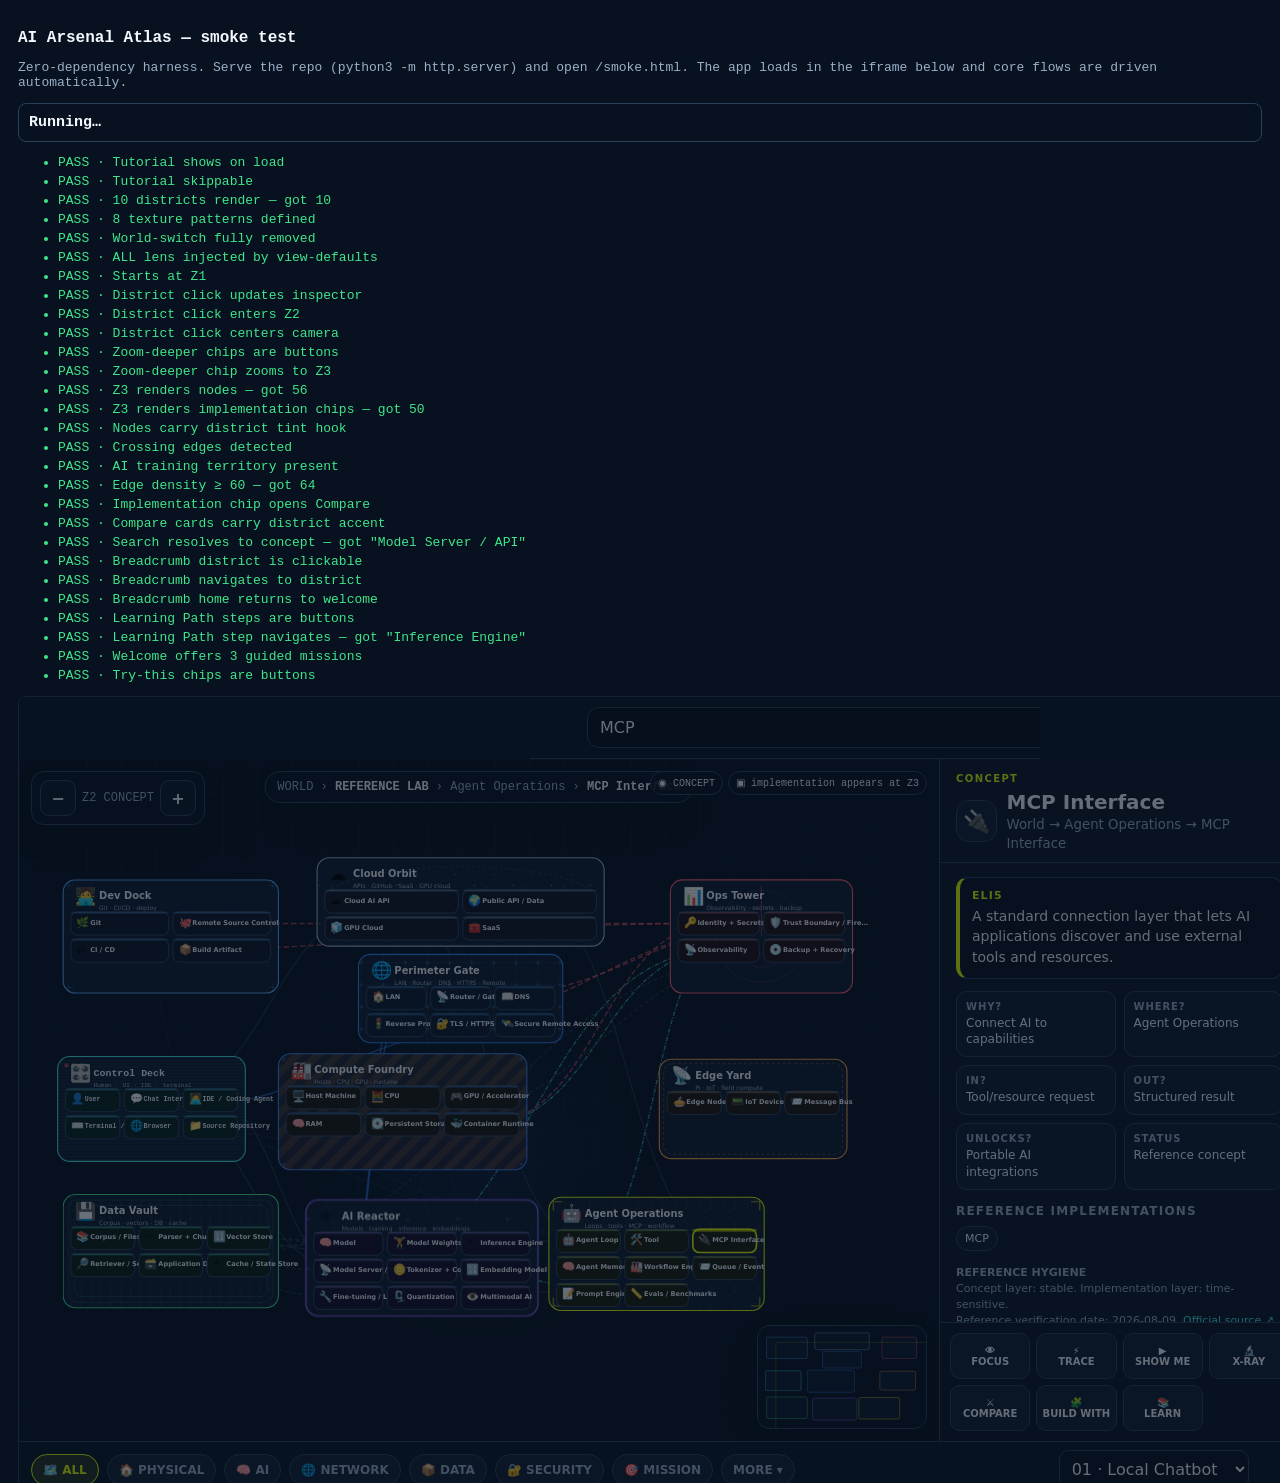
==== smoke.html @ c59ba60e "Add deep links, search autocomplete, pinch-zoom, and a capability benchmark Hash routing (#c/concept" ====
<!doctype html>
<html lang="en">
<head>
<meta charset="utf-8" />
<meta name="viewport" content="width=device-width, initial-scale=1" />
<title>Atlas Smoke Test</title>
<style>
  body{margin:0;background:#07111f;color:#f4f8ff;font-family:ui-monospace,Menlo,Consolas,monospace;font-size:13px;padding:18px}
  h1{font-size:16px}
  .pass{color:#40e68b}.fail{color:#ff5d73}.info{color:#9bb0c8}
  li{margin:4px 0}
  #summary{font-size:15px;font-weight:bold;margin:12px 0;padding:10px;border-radius:8px;border:1px solid #29405a}
  iframe{width:1280px;height:800px;border:1px solid #29405a;border-radius:8px;opacity:.4}
</style>
</head>
<body>
<h1>AI Arsenal Atlas — smoke test</h1>
<p class="info">Zero-dependency harness. Serve the repo (<code>python3 -m http.server</code>) and open <code>/smoke.html</code>. The app loads in the iframe below and core flows are driven automatically.</p>
<div id="summary">Running…</div>
<ul id="results"></ul>
<iframe id="app" src="./index.html"></iframe>
<script>
const results = [];
const errors = [];
const ul = document.getElementById('results');
function report(name, ok, detail){
  results.push(ok);
  const li = document.createElement('li');
  li.className = ok ? 'pass' : 'fail';
  li.textContent = `${ok ? 'PASS' : 'FAIL'} · ${name}${detail ? ' — ' + detail : ''}`;
  ul.appendChild(li);
}
function done(){
  const fails = results.filter(r => !r).length;
  const s = document.getElementById('summary');
  s.textContent = fails === 0 ? `✅ ALL ${results.length} CHECKS PASSED` : `❌ ${fails} / ${results.length} CHECKS FAILED`;
  s.style.borderColor = fails === 0 ? '#40e68b' : '#ff5d73';
}
const sleep = ms => new Promise(r => setTimeout(r, ms));

const frame = document.getElementById('app');
frame.addEventListener('load', async () => {
  const w = frame.contentWindow, d = frame.contentDocument;
  w.addEventListener('error', e => errors.push(e.message));
  const click = el => el?.dispatchEvent(new w.MouseEvent('click', {bubbles: true}));
  try {
    await sleep(400);

    report('Tutorial shows on load', !!d.querySelector('.tutorial:not(.hidden)'));
    d.getElementById('tSkip')?.click();
    await sleep(150);
    report('Tutorial skippable', !!d.querySelector('.tutorial.hidden'));

    report('10 districts render', d.querySelectorAll('.district').length === 10, `got ${d.querySelectorAll('.district').length}`);
    report('8 texture patterns defined', d.querySelectorAll('defs pattern').length === 8);
    report('World-switch fully removed', !d.querySelector('.world-switch'));
    report('ALL lens injected by view-defaults', !!d.getElementById('allLens'));

    // Enterable districts: click at Z1 → auto-zoom to Z2 + camera centers
    report('Starts at Z1', d.getElementById('zoomLabel').textContent === 'Z1 DISTRICT');
    click(d.querySelector('.district-ai'));
    await sleep(150);
    report('District click updates inspector', d.getElementById('insTitle')?.textContent === 'AI Reactor');
    report('District click enters Z2', d.getElementById('zoomLabel').textContent === 'Z2 CONCEPT');
    report('District click centers camera', (d.getElementById('viewport').getAttribute('transform') || '').includes('translate') && !(d.getElementById('viewport').getAttribute('transform') || '').startsWith('translate(0 0)'));

    // Zoom-deeper chip is a real control
    const zchip = [...d.querySelectorAll('#insBody button[data-go-depth]')].find(b => b.dataset.goDepth === '3');
    report('Zoom-deeper chips are buttons', !!zchip);
    click(zchip);
    await sleep(150);
    report('Zoom-deeper chip zooms to Z3', d.getElementById('zoomLabel').textContent === 'Z3 IMPLEMENTATION');
    report('Z3 renders nodes', d.querySelectorAll('.node').length > 30, `got ${d.querySelectorAll('.node').length}`);
    report('Z3 renders implementation chips', d.querySelectorAll('.impl').length > 10, `got ${d.querySelectorAll('.impl').length}`);
    report('Nodes carry district tint hook', !!d.querySelector('.node[data-district]'));
    report('Crossing edges detected', d.querySelectorAll('.edge.crossing').length > 5);
    report('AI training territory present', !!d.querySelector('.node[data-id="finetune"]') && !!d.querySelector('.node[data-id="quant"]') && !!d.querySelector('.node[data-id="evals"]'));
    report('Edge density ≥ 60', d.querySelectorAll('.edge').length >= 60, `got ${d.querySelectorAll('.edge').length}`);

    click(d.querySelector('.impl'));
    await sleep(150);
    report('Implementation chip opens Compare', d.getElementById('overlay')?.classList.contains('open'));
    report('Compare cards carry district accent', !!d.querySelector('.compare-grid')?.style.getPropertyValue('--accent'));
    d.getElementById('modalClose')?.click();

    // Search + clickable breadcrumb back up to the district
    const input = d.getElementById('searchInput');
    input.value = 'run llm locally';
    d.getElementById('searchBtn').click();
    await sleep(200);
    report('Search resolves to concept', d.getElementById('insTitle')?.textContent === 'Model Server / API', `got "${d.getElementById('insTitle')?.textContent}"`);
    const crumbDistrict = d.querySelector('#crumbs button[data-crumb-district]');
    report('Breadcrumb district is clickable', !!crumbDistrict);
    click(crumbDistrict);
    await sleep(150);
    report('Breadcrumb navigates to district', d.getElementById('insTitle')?.textContent === 'AI Reactor');
    click(d.querySelector('#crumbs button[data-crumb-home]'));
    await sleep(150);
    report('Breadcrumb home returns to welcome', d.getElementById('insTitle')?.textContent === 'The Whole Lab');

    // Learning Path steps travel
    input.value = 'run llm locally';
    d.getElementById('searchBtn').click();
    await sleep(200);
    click(d.querySelector('[data-action="learn"]'));
    await sleep(150);
    const learnStep = d.querySelector('#modalBody button[data-go-node]');
    report('Learning Path steps are buttons', !!learnStep);
    const stepName = learnStep?.textContent;
    click(learnStep);
    await sleep(150);
    report('Learning Path step navigates', d.getElementById('insTitle')?.textContent === stepName, `got "${d.getElementById('insTitle')?.textContent}"`);

    // Welcome panel: mission on-ramp + actionable chips
    d.getElementById('homeBtn').click();
    await sleep(150);
    report('Welcome offers 3 guided missions', d.querySelectorAll('#insBody button[data-go-mission]').length === 3);
    const searchChip = d.querySelector('#insBody button[data-go-search]');
    report('Try-this chips are buttons', !!searchChip && !!d.querySelector('#insBody button[data-go-builder]'));
    click(searchChip);
    await sleep(200);
    report('Try-this search chip navigates', (d.getElementById('insTitle')?.textContent || '').includes('MCP'), `got "${d.getElementById('insTitle')?.textContent}"`);

    // Mission playback from the welcome on-ramp, through to the completion summary
    d.getElementById('homeBtn').click();
    await sleep(150);
    report('13 missions available', d.getElementById('missionSelect')?.options.length === 13, `got ${d.getElementById('missionSelect')?.options.length}`);
    click(d.querySelector('#insBody button[data-go-mission="rag"]'));
    await sleep(2600);
    report('Mission chip starts playback', d.querySelectorAll('.packet').length > 0);
    const dataDistrict = d.querySelector('.district-data');
    report('Mission keeps path districts visible (dim-fix)', dataDistrict && !dataDistrict.classList.contains('dim'));
    await sleep(6200); // rag mission completes at ~7.7s total
    report('Mission completion opens shopping list', d.getElementById('overlay')?.classList.contains('open') && (d.getElementById('modalTitle')?.textContent || '').startsWith('🏁'), `title "${d.getElementById('modalTitle')?.textContent}"`);
    report('Shopping list links official sources', d.querySelectorAll('#modalBody a.chip[href^="https"]').length >= 5, `got ${d.querySelectorAll('#modalBody a.chip[href^="https"]').length}`);
    d.getElementById('modalClose')?.click();
    d.getElementById('homeBtn').click();

    // Deep links: hash write, hash apply, browser back
    d.getElementById('homeBtn').click();
    await sleep(200);
    click(d.querySelector('.district-ai'));
    await sleep(250);
    report('Selecting a district writes the URL hash', w.location.hash === '#d/ai', `got "${w.location.hash}"`);
    w.location.hash = '#c/mcp';
    await sleep(300);
    report('Deep link navigates to concept', d.getElementById('insTitle')?.textContent === 'MCP Interface', `got "${d.getElementById('insTitle')?.textContent}"`);
    w.history.back();
    await sleep(400);
    report('Browser back restores prior state', d.getElementById('insTitle')?.textContent === 'AI Reactor', `got "${d.getElementById('insTitle')?.textContent}"`);

    // Search autocomplete
    d.getElementById('homeBtn').click();
    await sleep(200);
    const si = d.getElementById('searchInput');
    si.value = 'vec';
    si.dispatchEvent(new w.Event('input', {bubbles: true}));
    await sleep(200);
    const menuOpts = d.querySelectorAll('#searchMenu button');
    report('Autocomplete menu lists matches', menuOpts.length >= 2, `got ${menuOpts.length}`);
    click(menuOpts[0]);
    await sleep(300);
    report('Autocomplete option navigates', (d.getElementById('insTitle')?.textContent || '').length > 0 && d.getElementById('insTitle')?.textContent !== 'The Whole Lab', `got "${d.getElementById('insTitle')?.textContent}"`);
    report('Autocomplete menu closed after pick', d.getElementById('searchMenu').hidden === true);

    // Pinch zoom (two synthetic pointers)
    d.getElementById('homeBtn').click();
    await sleep(200);
    const svgTarget = d.getElementById('worldSvg');
    const pev = (type, id, x, y) => svgTarget.dispatchEvent(new w.PointerEvent(type, {pointerId: id, clientX: x, clientY: y, bubbles: true}));
    pev('pointerdown', 1, 500, 400); pev('pointerdown', 2, 700, 400);
    pev('pointermove', 2, 800, 400); pev('pointermove', 2, 900, 400);
    pev('pointerup', 1, 500, 400); pev('pointerup', 2, 900, 400);
    await sleep(250);
    const tf = d.getElementById('viewport').getAttribute('transform') || '';
    const sc = parseFloat((tf.match(/scale\(([\d.]+)\)/) || [])[1] || '0');
    report('Pinch gesture zooms the map', sc > 1.5, `scale ${sc}`);
    report('Pinch end snaps semantic depth', d.getElementById('zoomLabel').textContent === 'Z5 ENGINEERING', `got "${d.getElementById('zoomLabel').textContent}"`);
    d.getElementById('homeBtn').click();
    await sleep(150);

    report('No JS errors during run', errors.length === 0, errors.join('; '));
  } catch (e) {
    report('Harness completed without exception', false, e.message);
  }
  done();
});
</script>
</body>
</html>
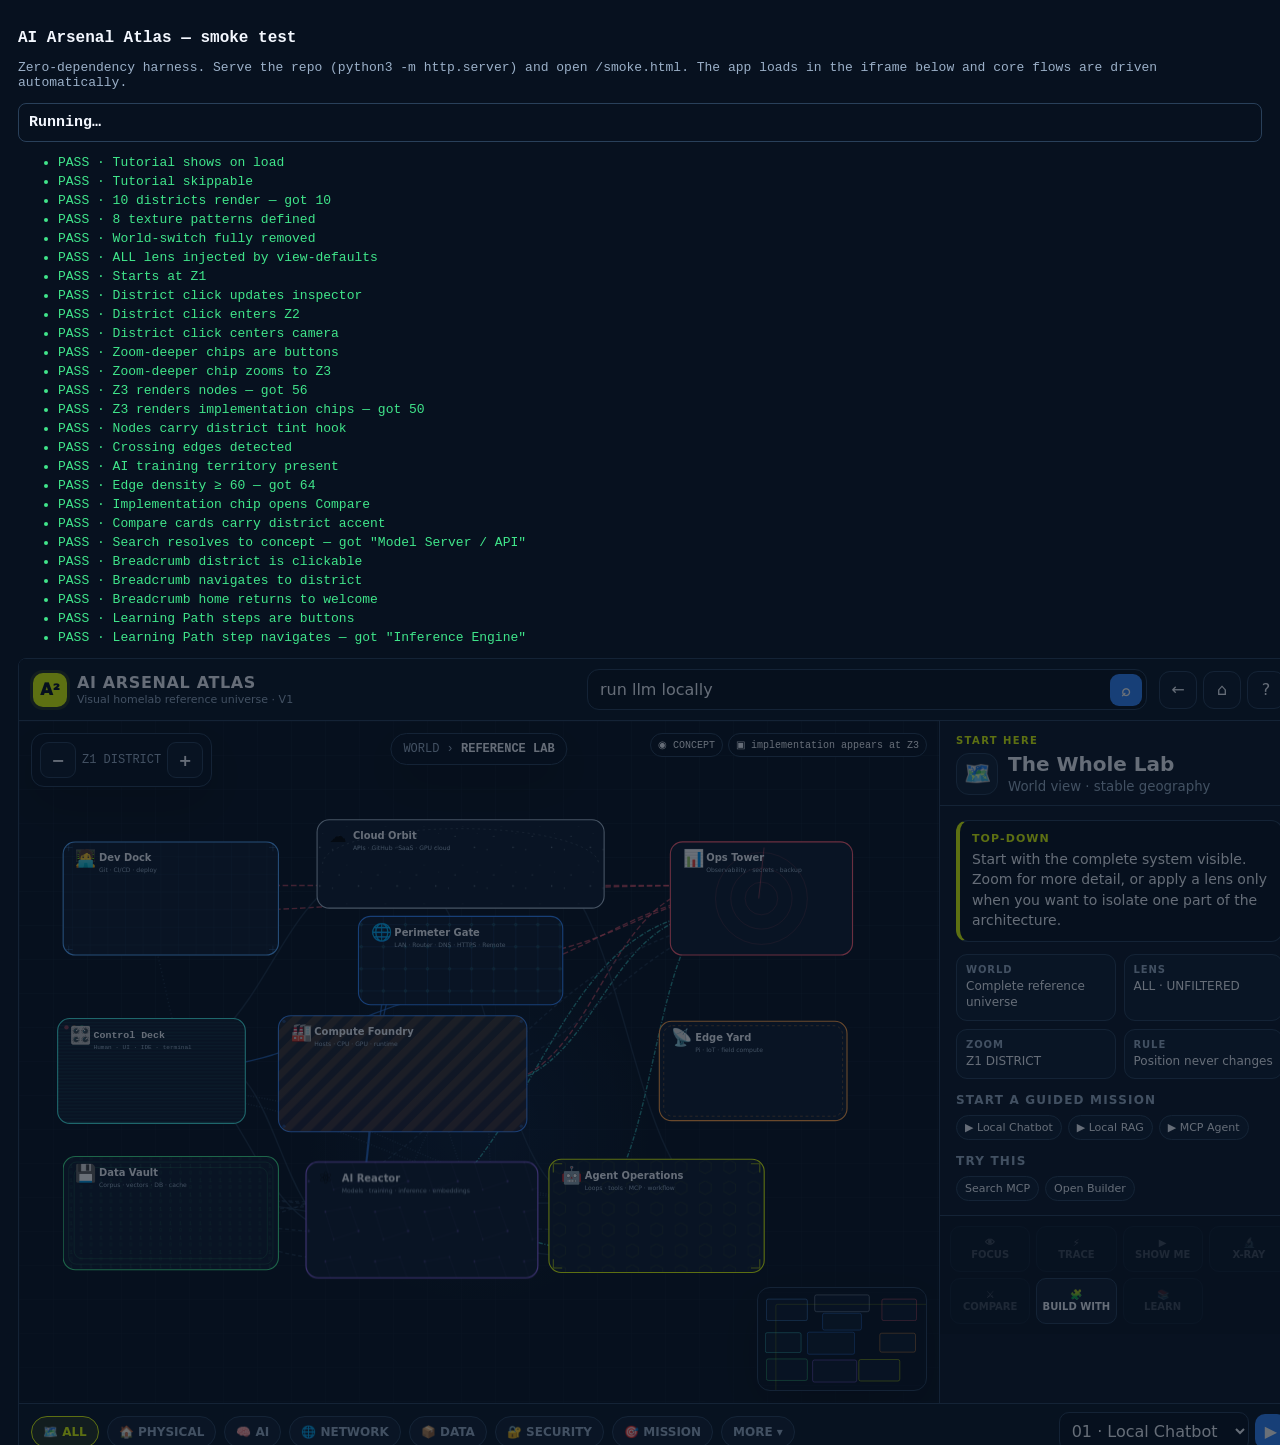
==== commit 86ddb24f: "Add a personal layer: pins, local notes, and user-drawn links Every concept's inspector gains a "My " ====
--- a/smoke.html
+++ b/smoke.html
@@ -20,6 +20,7 @@
 <ul id="results"></ul>
 <iframe id="app" src="./index.html"></iframe>
 <script>
+localStorage.removeItem('atlasUser'); // same-origin as the app iframe — start each run with a clean personal layer
 const results = [];
 const errors = [];
 const ul = document.getElementById('results');
@@ -179,6 +180,38 @@
     d.getElementById('homeBtn').click();
     await sleep(150);
 
+    // Personal layer: pin, note, my-link lifecycle
+    w.location.hash = '#c/vector';
+    await sleep(300);
+    const pinBtn = d.querySelector('#insBody button[data-pin]');
+    report('Inspector offers My layer controls', !!pinBtn && !!d.querySelector('#insBody button[data-link-start]') && !!d.querySelector('#insBody textarea[data-note]'));
+    click(pinBtn);
+    await sleep(200);
+    report('Pin persists to localStorage', (JSON.parse(w.localStorage.getItem('atlasUser') || '{}').pins || []).includes('vector'));
+    report('Pin marker renders on node', !!d.querySelector('.node[data-id="vector"] .pinmark'));
+    const noteEl = d.querySelector('#insBody textarea[data-note]');
+    noteEl.value = 'my smoke-test note';
+    noteEl.dispatchEvent(new w.Event('input', {bubbles: true}));
+    await sleep(150);
+    report('Note persists to localStorage', (JSON.parse(w.localStorage.getItem('atlasUser') || '{}').notes || {}).vector === 'my smoke-test note');
+    click(d.querySelector('#insBody button[data-link-start]'));
+    await sleep(150);
+    click(d.querySelector('.node[data-id="retriever"]'));
+    await sleep(250);
+    report('Two-click link draws a my-link edge', d.querySelectorAll('.edge.mylink').length === 1, `got ${d.querySelectorAll('.edge.mylink').length}`);
+    report('Link persists to localStorage', (JSON.parse(w.localStorage.getItem('atlasUser') || '{}').links || []).length === 1);
+    const linkHit = [...d.querySelectorAll('.edge-hit')].find(h => (h.getAttribute('aria-label') || '').startsWith('your link'));
+    click(linkHit);
+    await sleep(200);
+    report('My-link edge opens its inspector', d.getElementById('insEyebrow')?.textContent === 'MY LINK');
+    click(d.querySelector('#insBody button[data-remove-link]'));
+    await sleep(200);
+    report('Remove link deletes edge and storage', d.querySelectorAll('.edge.mylink').length === 0 && (JSON.parse(w.localStorage.getItem('atlasUser') || '{}').links || []).length === 0);
+    d.getElementById('homeBtn').click();
+    await sleep(200);
+    report('Welcome shows pinned collection', [...d.querySelectorAll('#insBody h3')].some(h => h.textContent.includes('Pinned')) && !!d.querySelector('#insBody button[data-go-node="vector"]'));
+    w.localStorage.removeItem('atlasUser');
+
     report('No JS errors during run', errors.length === 0, errors.join('; '));
   } catch (e) {
     report('Harness completed without exception', false, e.message);
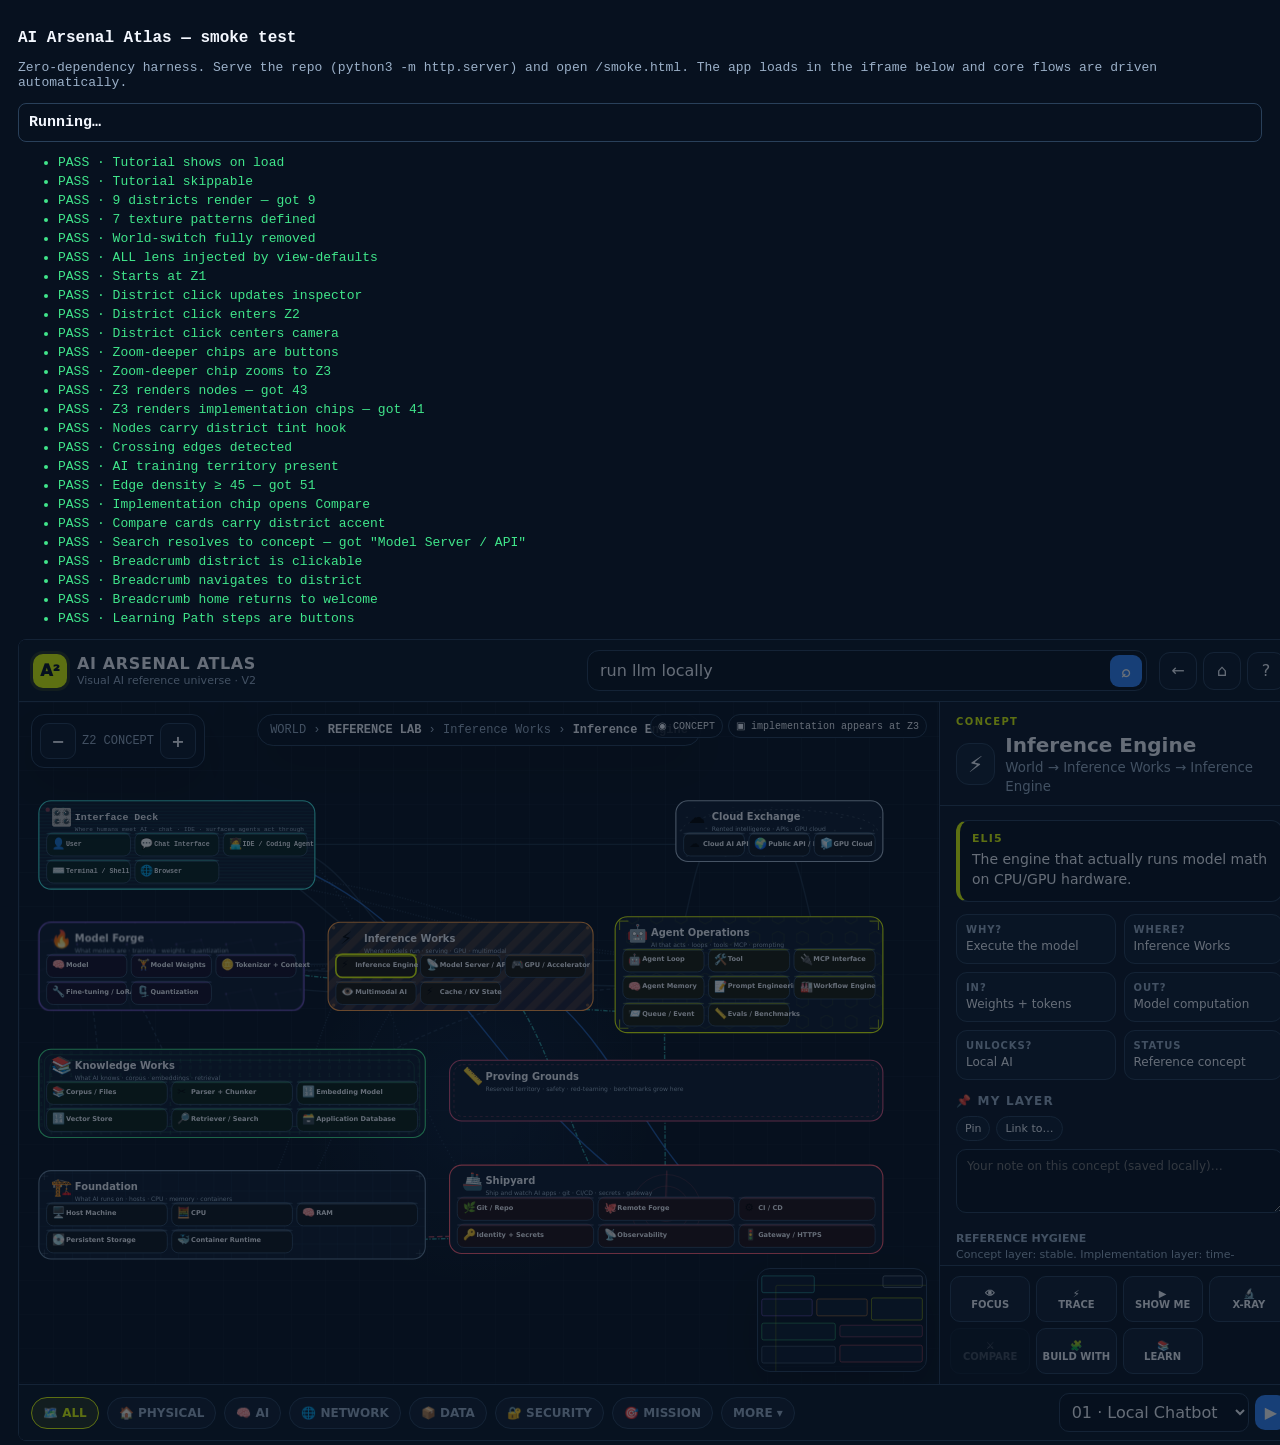
==== commit 79cde377: "Restructure the atlas AI-first: 9 districts, homelab scope removed The map's thesis changes from hom" ====
--- a/smoke.html
+++ b/smoke.html
@@ -52,16 +52,16 @@
     await sleep(150);
     report('Tutorial skippable', !!d.querySelector('.tutorial.hidden'));
 
-    report('10 districts render', d.querySelectorAll('.district').length === 10, `got ${d.querySelectorAll('.district').length}`);
-    report('8 texture patterns defined', d.querySelectorAll('defs pattern').length === 8);
+    report('9 districts render', d.querySelectorAll('.district').length === 9, `got ${d.querySelectorAll('.district').length}`);
+    report('7 texture patterns defined', d.querySelectorAll('defs pattern').length === 7);
     report('World-switch fully removed', !d.querySelector('.world-switch'));
     report('ALL lens injected by view-defaults', !!d.getElementById('allLens'));
 
     // Enterable districts: click at Z1 → auto-zoom to Z2 + camera centers
     report('Starts at Z1', d.getElementById('zoomLabel').textContent === 'Z1 DISTRICT');
-    click(d.querySelector('.district-ai'));
-    await sleep(150);
-    report('District click updates inspector', d.getElementById('insTitle')?.textContent === 'AI Reactor');
+    click(d.querySelector('.district-forge'));
+    await sleep(150);
+    report('District click updates inspector', d.getElementById('insTitle')?.textContent === 'Model Forge');
     report('District click enters Z2', d.getElementById('zoomLabel').textContent === 'Z2 CONCEPT');
     report('District click centers camera', (d.getElementById('viewport').getAttribute('transform') || '').includes('translate') && !(d.getElementById('viewport').getAttribute('transform') || '').startsWith('translate(0 0)'));
 
@@ -76,7 +76,7 @@
     report('Nodes carry district tint hook', !!d.querySelector('.node[data-district]'));
     report('Crossing edges detected', d.querySelectorAll('.edge.crossing').length > 5);
     report('AI training territory present', !!d.querySelector('.node[data-id="finetune"]') && !!d.querySelector('.node[data-id="quant"]') && !!d.querySelector('.node[data-id="evals"]'));
-    report('Edge density ≥ 60', d.querySelectorAll('.edge').length >= 60, `got ${d.querySelectorAll('.edge').length}`);
+    report('Edge density ≥ 45', d.querySelectorAll('.edge').length >= 45, `got ${d.querySelectorAll('.edge').length}`);
 
     click(d.querySelector('.impl'));
     await sleep(150);
@@ -94,7 +94,7 @@
     report('Breadcrumb district is clickable', !!crumbDistrict);
     click(crumbDistrict);
     await sleep(150);
-    report('Breadcrumb navigates to district', d.getElementById('insTitle')?.textContent === 'AI Reactor');
+    report('Breadcrumb navigates to district', d.getElementById('insTitle')?.textContent === 'Inference Works');
     click(d.querySelector('#crumbs button[data-crumb-home]'));
     await sleep(150);
     report('Breadcrumb home returns to welcome', d.getElementById('insTitle')?.textContent === 'The Whole Lab');
@@ -125,11 +125,11 @@
     // Mission playback from the welcome on-ramp, through to the completion summary
     d.getElementById('homeBtn').click();
     await sleep(150);
-    report('13 missions available', d.getElementById('missionSelect')?.options.length === 13, `got ${d.getElementById('missionSelect')?.options.length}`);
+    report('10 missions available', d.getElementById('missionSelect')?.options.length === 10, `got ${d.getElementById('missionSelect')?.options.length}`);
     click(d.querySelector('#insBody button[data-go-mission="rag"]'));
     await sleep(2600);
     report('Mission chip starts playback', d.querySelectorAll('.packet').length > 0);
-    const dataDistrict = d.querySelector('.district-data');
+    const dataDistrict = d.querySelector('.district-knowledge');
     report('Mission keeps path districts visible (dim-fix)', dataDistrict && !dataDistrict.classList.contains('dim'));
     await sleep(6200); // rag mission completes at ~7.7s total
     report('Mission completion opens shopping list', d.getElementById('overlay')?.classList.contains('open') && (d.getElementById('modalTitle')?.textContent || '').startsWith('🏁'), `title "${d.getElementById('modalTitle')?.textContent}"`);
@@ -140,15 +140,15 @@
     // Deep links: hash write, hash apply, browser back
     d.getElementById('homeBtn').click();
     await sleep(200);
-    click(d.querySelector('.district-ai'));
+    click(d.querySelector('.district-forge'));
     await sleep(250);
-    report('Selecting a district writes the URL hash', w.location.hash === '#d/ai', `got "${w.location.hash}"`);
+    report('Selecting a district writes the URL hash', w.location.hash === '#d/forge', `got "${w.location.hash}"`);
     w.location.hash = '#c/mcp';
     await sleep(300);
     report('Deep link navigates to concept', d.getElementById('insTitle')?.textContent === 'MCP Interface', `got "${d.getElementById('insTitle')?.textContent}"`);
     w.history.back();
     await sleep(400);
-    report('Browser back restores prior state', d.getElementById('insTitle')?.textContent === 'AI Reactor', `got "${d.getElementById('insTitle')?.textContent}"`);
+    report('Browser back restores prior state', d.getElementById('insTitle')?.textContent === 'Model Forge', `got "${d.getElementById('insTitle')?.textContent}"`);
 
     // Search autocomplete
     d.getElementById('homeBtn').click();
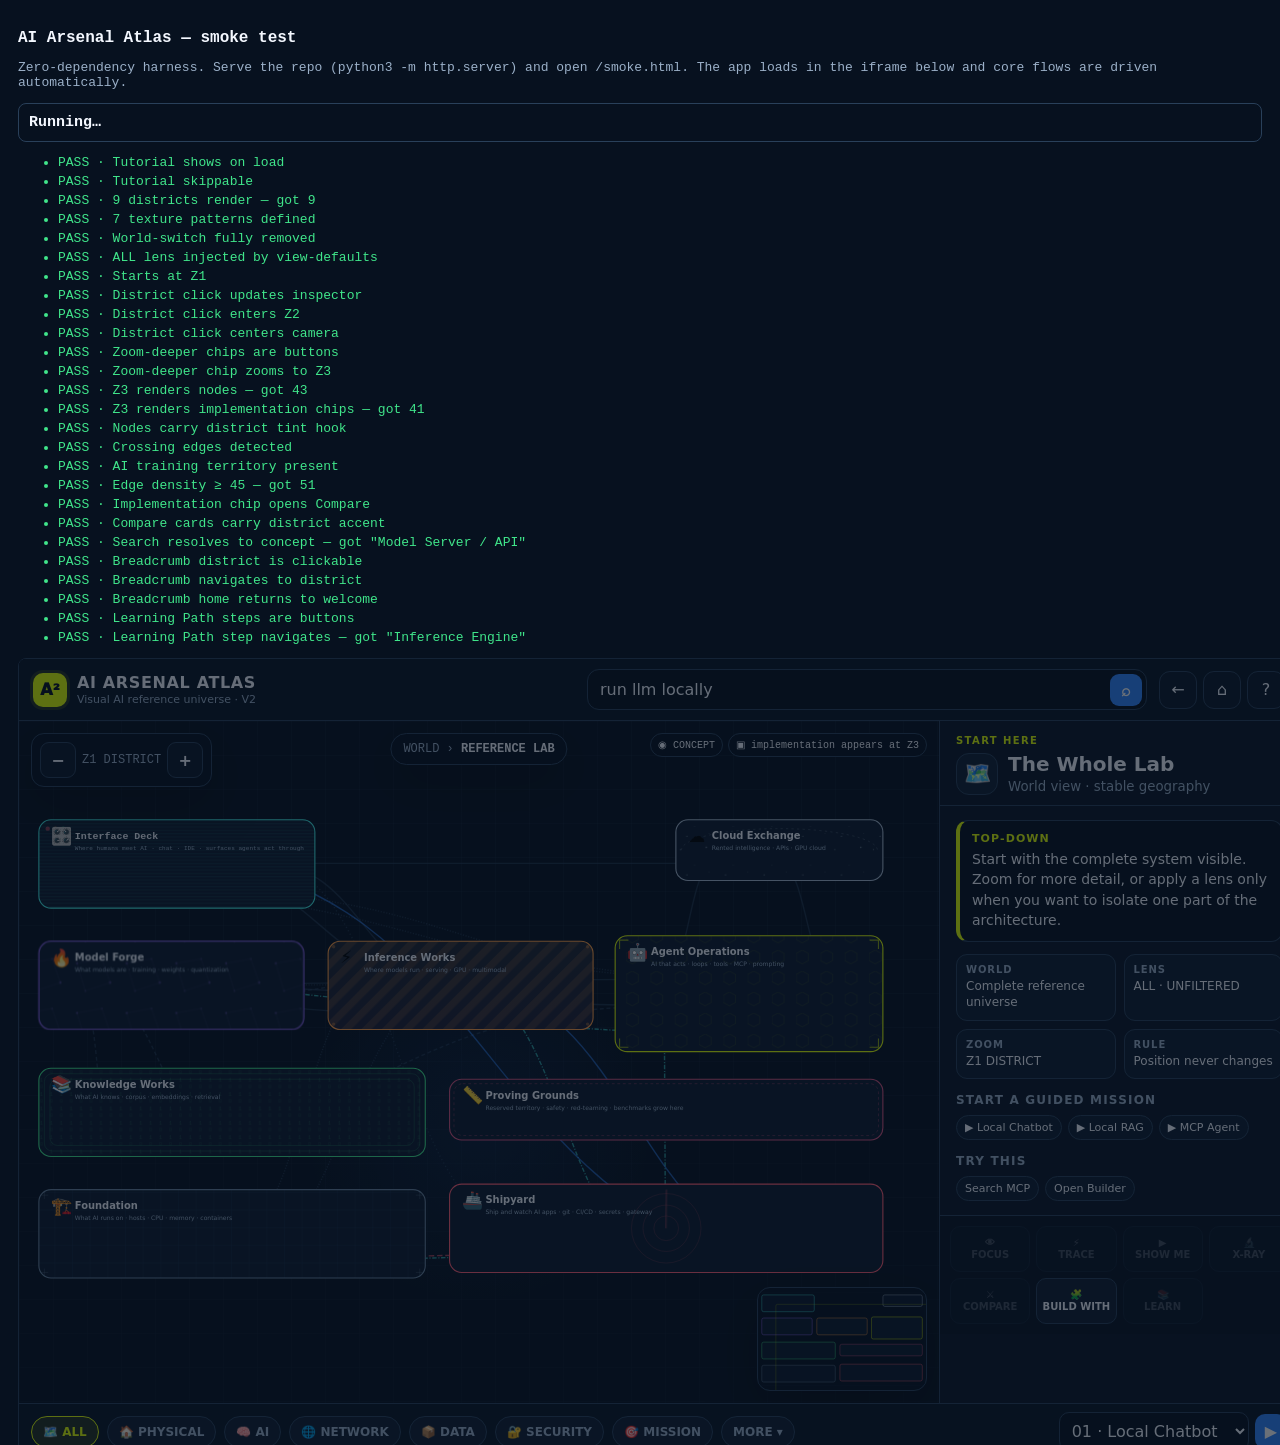
==== commit 3ec6a28f: "Make mechanisms steppable and wire Builder back onto the map 11 concepts (MCP, RAG, model serving, c" ====
--- a/smoke.html
+++ b/smoke.html
@@ -212,6 +212,38 @@
     report('Welcome shows pinned collection', [...d.querySelectorAll('#insBody h3')].some(h => h.textContent.includes('Pinned')) && !!d.querySelector('#insBody button[data-go-node="vector"]'));
     w.localStorage.removeItem('atlasUser');
 
+    // Steppable mechanisms: Z4 click-through stages
+    w.location.hash = '#c/mcp';
+    await sleep(300);
+    click(d.querySelector('[data-action="xray"]'));
+    await sleep(200);
+    let nextBtn = d.querySelector('#insBody button[data-mech-next]');
+    report('Mechanism stepper renders at Z4', !!nextBtn, `zoom "${d.getElementById('zoomLabel')?.textContent}"`);
+    report('Prev disabled at step 1', d.querySelector('#insBody button[data-mech-prev]')?.disabled === true);
+    click(nextBtn);
+    await sleep(200);
+    report('Next advances the step and grows the highlight path', d.getElementById('insTitle') && (d.querySelectorAll('#insBody .mechdot.on').length === 2) && (d.querySelectorAll('.packet').length > 0 || w.location.hash), `dots ${d.querySelectorAll('#insBody .mechdot.on').length}`);
+    click(d.querySelector('#insBody button[data-mech-prev]'));
+    await sleep(200);
+    report('Prev retreats the step', d.querySelectorAll('#insBody .mechdot.on').length === 1, `dots ${d.querySelectorAll('#insBody .mechdot.on').length}`);
+
+    // Builder → map wiring
+    d.getElementById('homeBtn').click();
+    await sleep(150);
+    click(d.querySelector('#insBody button[data-go-builder]'));
+    await sleep(200);
+    click(d.querySelector('.partbtn[data-part="tool"]'));
+    click(d.querySelector('.partbtn[data-part="loop"]'));
+    await sleep(150);
+    const showMapBtn = d.getElementById('builderShowMap');
+    report('Builder offers Show on map once composed', !!showMapBtn && showMapBtn.disabled === false);
+    click(showMapBtn);
+    await sleep(250);
+    report('Show on map closes the modal', !d.getElementById('overlay')?.classList.contains('open'));
+    report('Show on map highlights the composed path', d.querySelectorAll('.edge.active').length > 0 || d.querySelectorAll('.packet').length > 0);
+    d.getElementById('homeBtn').click();
+    await sleep(150);
+
     report('No JS errors during run', errors.length === 0, errors.join('; '));
   } catch (e) {
     report('Harness completed without exception', false, e.message);
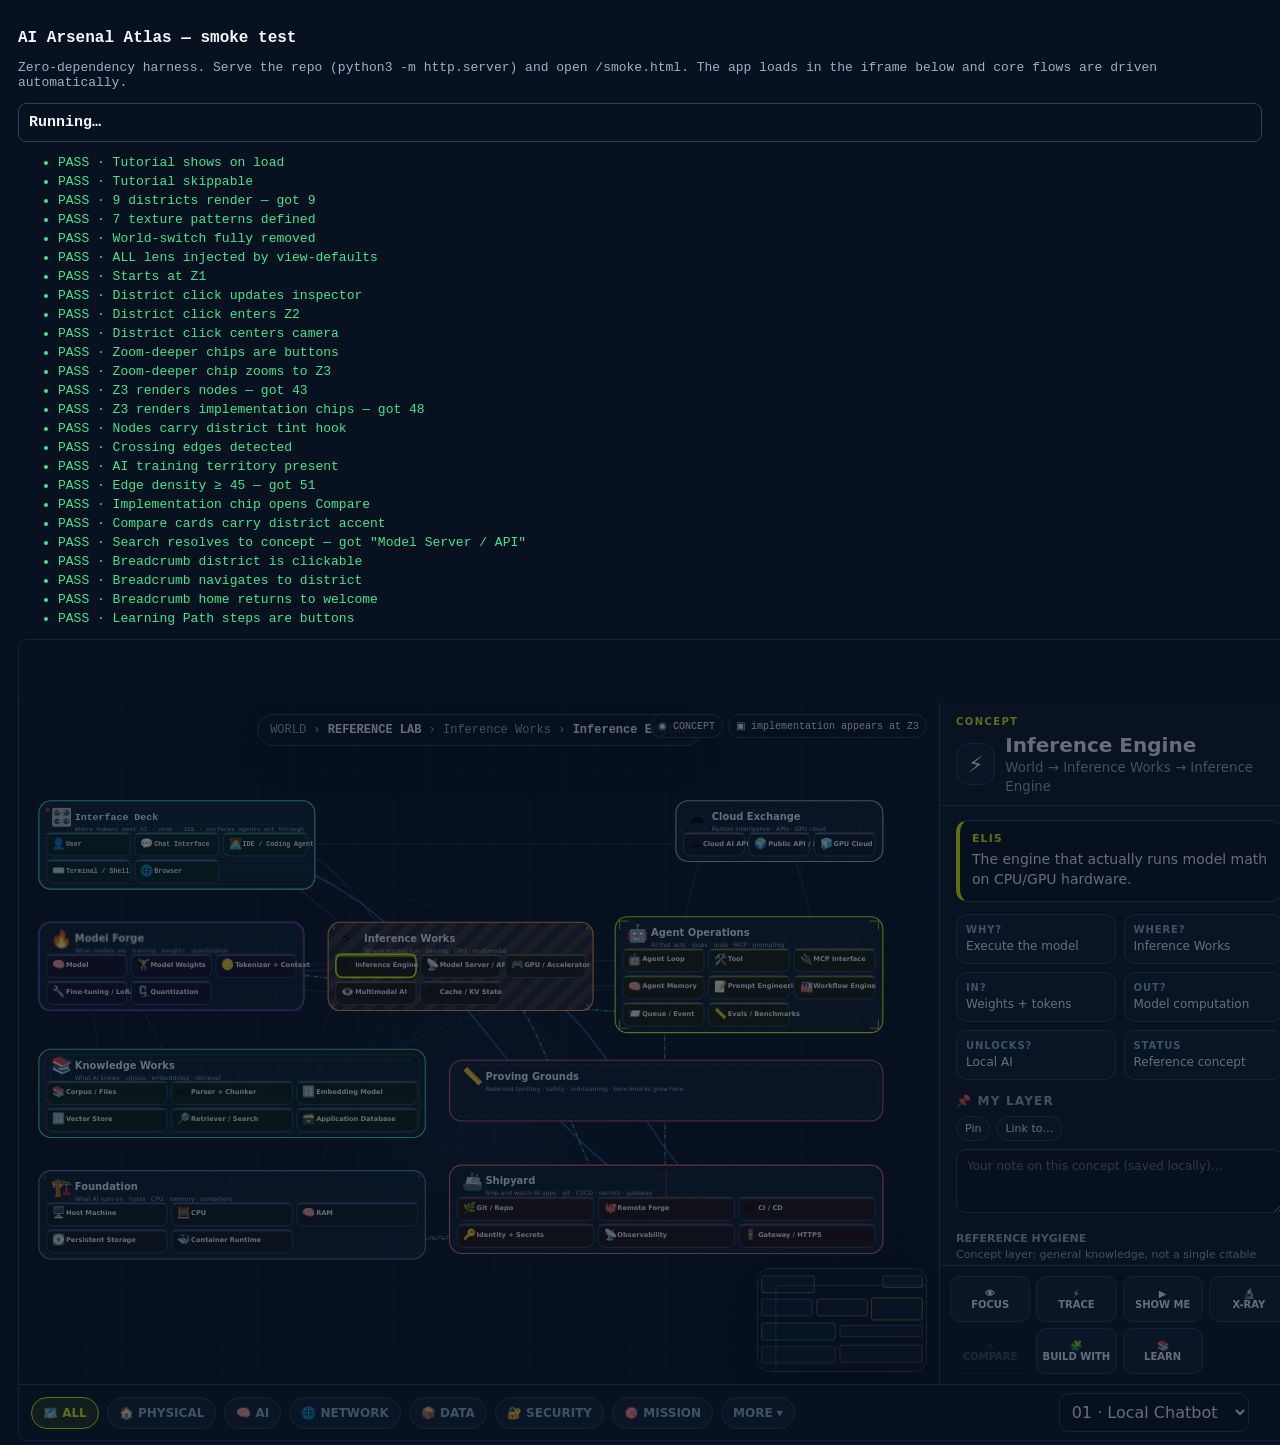
==== commit fc25d2d4: "Add visible provenance and finish authoring every concept Two rounds, both closing BENCHMARK.md's ow" ====
--- a/smoke.html
+++ b/smoke.html
@@ -244,6 +244,35 @@
     d.getElementById('homeBtn').click();
     await sleep(150);
 
+    // Provenance: stability tags + verified dates
+    w.location.hash = '#c/modelServer';
+    await sleep(300);
+    click(d.querySelector('[data-action="compare"]'));
+    await sleep(200);
+    const stabSpans = [...d.querySelectorAll('.compare-card .kv span')].filter(s => /STABLE|EVOLVING|VOLATILE|UNRATED/.test(s.textContent));
+    report('Compare cards show a stability rating', stabSpans.length > 0, `got ${stabSpans.length}`);
+    report('No implementation is unrated', ![...d.querySelectorAll('.compare-card')].some(c => c.textContent.includes('UNRATED')));
+    report('Compare cards show a verified date', [...d.querySelectorAll('.compare-card')].every(c => c.textContent.includes('2026-08-09')));
+    report('Compare legend explains the stability colors', !!d.querySelector('.stab-legend'));
+    d.getElementById('modalClose')?.click();
+    d.getElementById('zoomIn').click();
+    await sleep(150);
+    report('Z3 impl chips render a stability dot', !!d.querySelector('.impl .implstab'));
+    d.getElementById('homeBtn').click();
+    await sleep(150);
+
+    // Ontological rigor: every node has a real (non-generic) six-fact entry
+    d.getElementById('homeBtn').click();
+    await sleep(150);
+    w.location.hash = '#c/ide';
+    await sleep(250);
+    report('Previously-generic node has real ELI5', (d.getElementById('insBody')?.textContent || '').includes('pair-write'));
+    w.location.hash = '#c/git';
+    await sleep(250);
+    report('Every previously-generic node is hand-authored', !(d.getElementById('insBody')?.textContent || '').includes('is the') , `got "${(d.getElementById('insBody')?.textContent||'').slice(0,80)}"`);
+    d.getElementById('homeBtn').click();
+    await sleep(150);
+
     report('No JS errors during run', errors.length === 0, errors.join('; '));
   } catch (e) {
     report('Harness completed without exception', false, e.message);
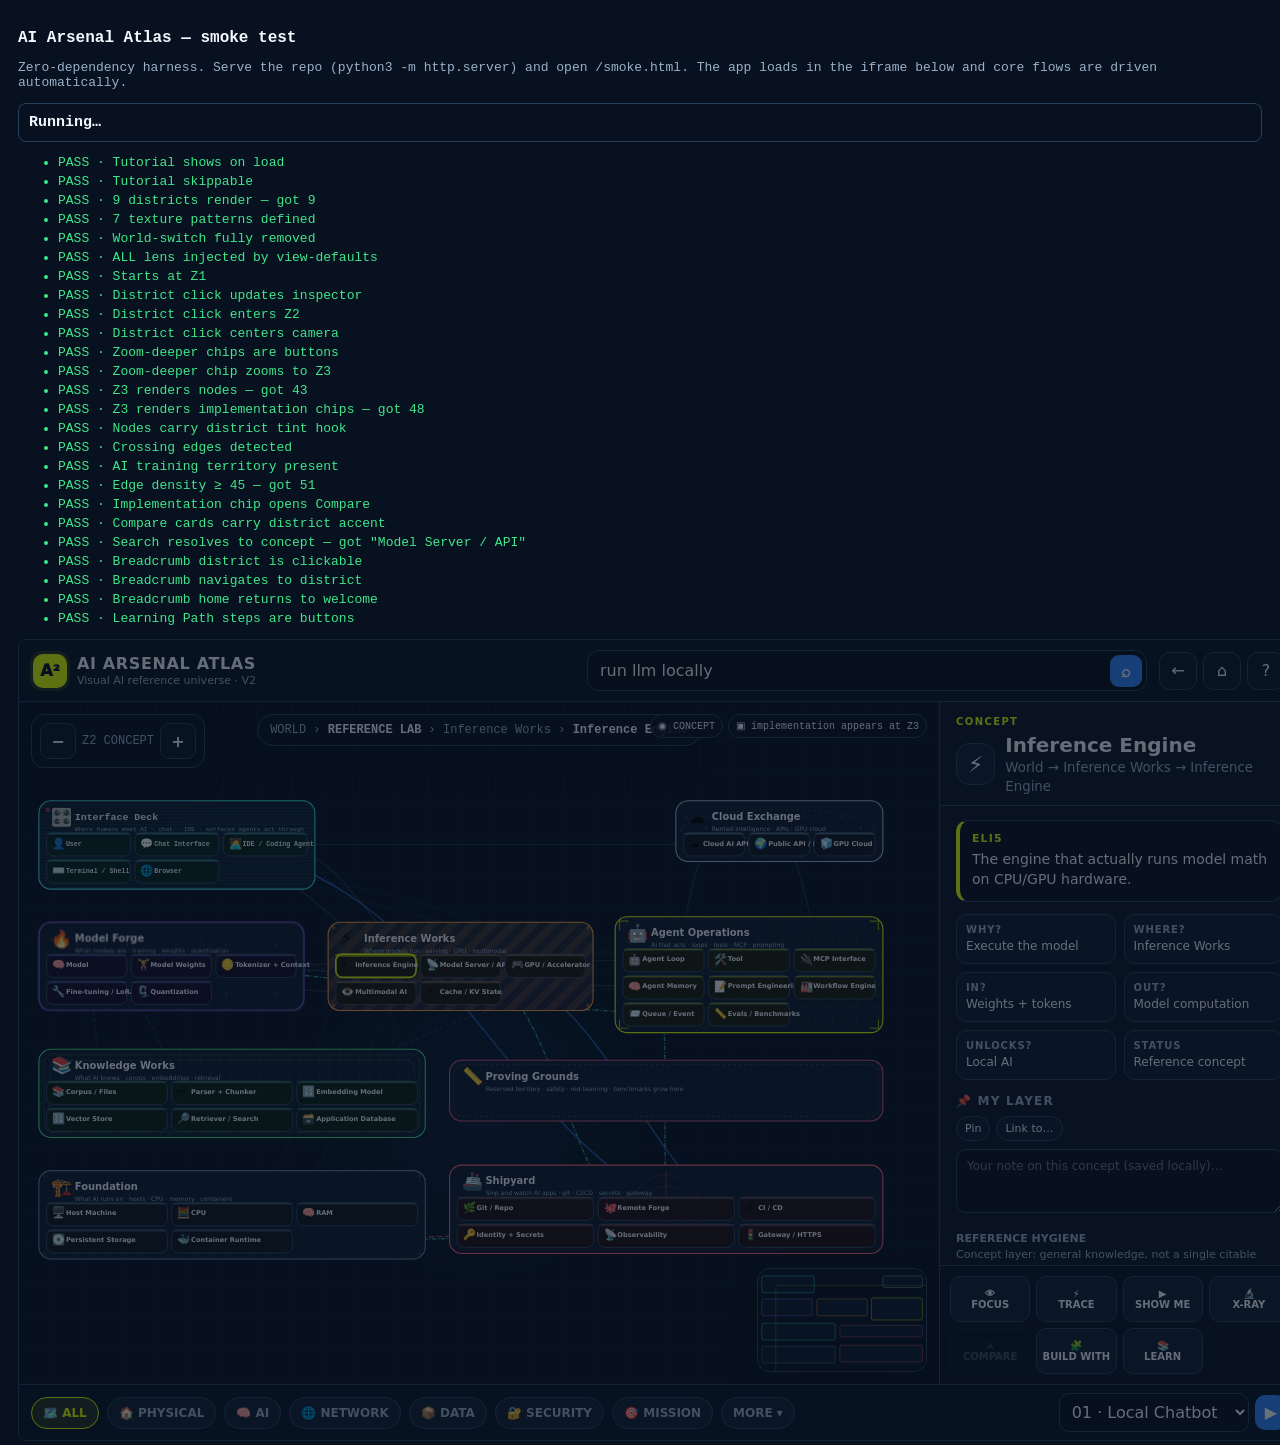
==== commit c9949cd9: "Bundle map edges at low zoom, fix stranded mission modal At Z0/Z1 (world/district view), the map now" ====
--- a/smoke.html
+++ b/smoke.html
@@ -273,6 +273,33 @@
     d.getElementById('homeBtn').click();
     await sleep(150);
 
+    // Adaptive complexity: edge bundling at Z0/Z1, full detail at Z2+
+    report('Z1 shows bundled edges, not individual ones', d.querySelectorAll('.edge-bundle').length > 5 && d.querySelectorAll('.edge:not(.edge-bundle):not(.edge-hit)').length === 0, `bundles ${d.querySelectorAll('.edge-bundle').length}`);
+    const bundleHit = d.querySelector('.edge-hit[aria-label*="connection"]');
+    click(bundleHit);
+    await sleep(150);
+    report('Clicking a bundle summarizes its connections', (d.getElementById('toast')?.textContent || '').includes('connection'), `got "${d.getElementById('toast')?.textContent}"`);
+    d.getElementById('zoomIn').click();
+    await sleep(150);
+    report('Z2+ restores full per-edge detail', d.querySelectorAll('.edge-bundle').length === 0 && d.querySelectorAll('.edge:not(.edge-bundle):not(.edge-hit)').length > 40, `edges ${d.querySelectorAll('.edge:not(.edge-bundle):not(.edge-hit)').length}`);
+    d.getElementById('zoomOut').click();
+    await sleep(150);
+    d.getElementById('missionSelect').value = 'chatbot'; // its 2nd edge (chat→modelServer) crosses districts early, unlike rag's late-only crossing
+    d.getElementById('missionPlay').click();
+    await sleep(2800);
+    report('Mission playback highlights bundles while zoomed out', d.querySelectorAll('.edge-bundle.active').length > 0);
+    d.getElementById('missionPlay').click();
+    d.getElementById('homeBtn').click();
+    await sleep(150);
+
+    // Latent bug fix: Home closes any open modal instead of leaving it stranded
+    click(d.querySelector('#insBody button[data-go-mission="chatbot"]'));
+    await sleep(7200); // 6-step chatbot mission completes (6 × 1100ms) and opens its summary modal
+    report('Mission completion left the summary modal open (setup)', d.getElementById('overlay')?.classList.contains('open'));
+    d.getElementById('homeBtn').click();
+    await sleep(150);
+    report('Home closes a stranded modal', !d.getElementById('overlay')?.classList.contains('open'));
+
     report('No JS errors during run', errors.length === 0, errors.join('; '));
   } catch (e) {
     report('Harness completed without exception', false, e.message);
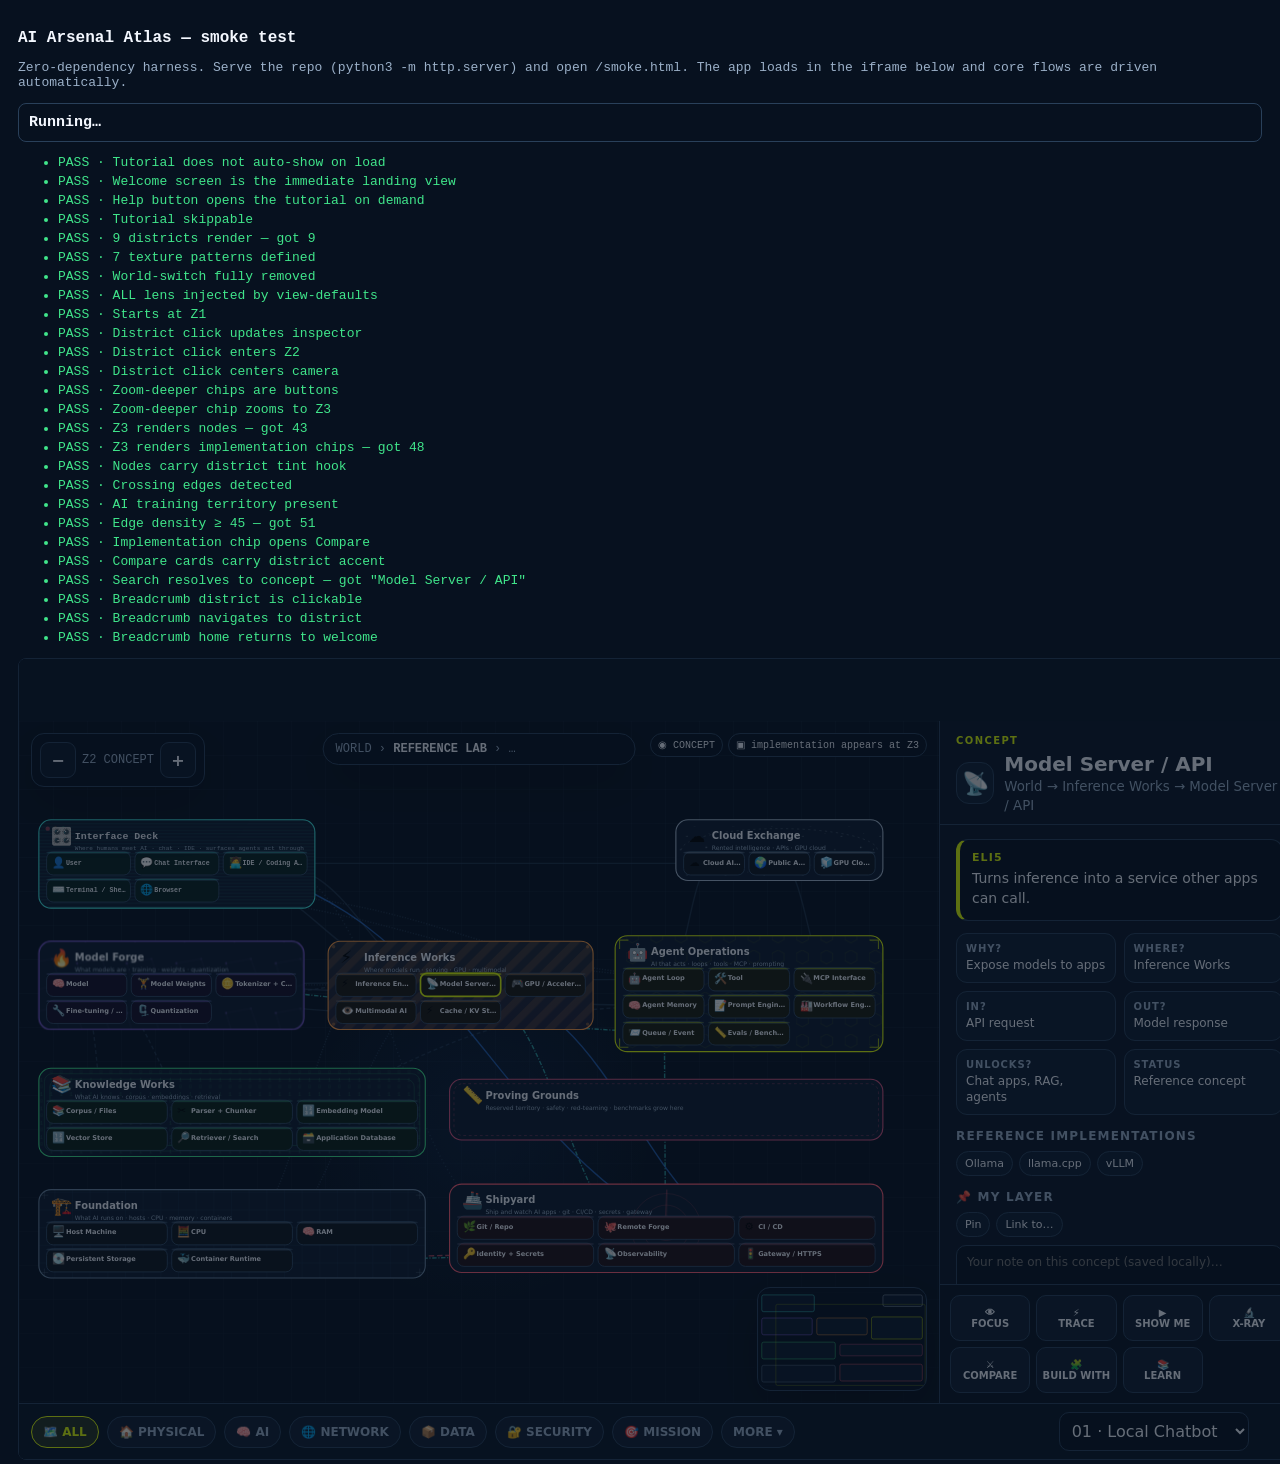
==== commit 6abd2ab8: "Harden frontend against clipping, overlap, and spacing bugs - Replace character-count text truncatio" ====
--- a/smoke.html
+++ b/smoke.html
@@ -47,7 +47,11 @@
   try {
     await sleep(400);
 
-    report('Tutorial shows on load', !!d.querySelector('.tutorial:not(.hidden)'));
+    report('Tutorial does not auto-show on load', !!d.querySelector('.tutorial.hidden'));
+    report('Welcome screen is the immediate landing view', d.getElementById('insTitle')?.textContent === 'The Whole Lab');
+    d.getElementById('helpBtn')?.click();
+    await sleep(150);
+    report('Help button opens the tutorial on demand', !!d.querySelector('.tutorial:not(.hidden)'));
     d.getElementById('tSkip')?.click();
     await sleep(150);
     report('Tutorial skippable', !!d.querySelector('.tutorial.hidden'));
@@ -300,6 +304,54 @@
     await sleep(150);
     report('Home closes a stranded modal', !d.getElementById('overlay')?.classList.contains('open'));
 
+    // Frontend QA sweep: fitText overflow guard, breadcrumb/statuskey spacing, minimap bounds, tablet footer overflow
+    d.getElementById('homeBtn').click();
+    await sleep(150);
+    for (let i = 0; i < 4; i++) d.getElementById('zoomIn').click(); // Z1 -> Z5
+    await sleep(150);
+    const textOverflows = [];
+    d.querySelectorAll('#nodesLayer text, #districtLayer text').forEach(t => {
+      try {
+        const len = t.getComputedTextLength();
+        const g = t.closest('g'); if (!g) return;
+        const rectEl = g.querySelector('rect'); if (!rectEl) return;
+        const rw = parseFloat(rectEl.getAttribute('width')) || 0, rx = parseFloat(rectEl.getAttribute('x')) || 0, tx = parseFloat(t.getAttribute('x')) || 0;
+        if (len > (rx + rw - tx) + 2) textOverflows.push(t.textContent);
+      } catch (e) {}
+    });
+    report('fitText: no label overflows its container at Z5', textOverflows.length === 0, `overflowing: ${textOverflows.join(', ')}`);
+    d.getElementById('homeBtn').click();
+    await sleep(150);
+
+    // Breadcrumb vs status badge: realistic deep path must not overlap
+    w.location.hash = '#c/cloudAi';
+    await sleep(300);
+    const crumbsR = d.getElementById('crumbs').getBoundingClientRect();
+    const statusR = d.getElementById('statusKey').getBoundingClientRect();
+    report('Breadcrumb does not overlap status badge', crumbsR.right <= statusR.left, `crumbs right ${Math.round(crumbsR.right)}, status left ${Math.round(statusR.left)}`);
+    d.getElementById('homeBtn').click();
+    await sleep(150);
+
+    // Minimap viewport indicator stays within its own border across every zoom depth
+    let mmOverflow = false;
+    for (let i = 0; i < 6; i++) {
+      const v = d.getElementById('miniViewport');
+      const x = parseFloat(v.getAttribute('x')), y = parseFloat(v.getAttribute('y')), vw = parseFloat(v.getAttribute('width')), vh = parseFloat(v.getAttribute('height'));
+      if (x < 7.99 || y < 7.99 || x + vw > 1592.01 || y + vh > 892.01) mmOverflow = true;
+      d.getElementById('zoomIn').click();
+    }
+    report('Minimap viewport indicator stays within its border at every zoom depth', !mmOverflow);
+    d.getElementById('homeBtn').click();
+    await sleep(150);
+
+    // Tablet-width footer: lens row + mission controls must not overflow horizontally
+    frame.style.width = '768px';
+    await sleep(200);
+    const bottomEl = d.querySelector('.bottom');
+    report('Tablet-width footer has no horizontal overflow', bottomEl.scrollWidth <= bottomEl.clientWidth + 1, `scrollW ${bottomEl.scrollWidth}, clientW ${bottomEl.clientWidth}`);
+    frame.style.width = '1280px';
+    await sleep(200);
+
     report('No JS errors during run', errors.length === 0, errors.join('; '));
   } catch (e) {
     report('Harness completed without exception', false, e.message);
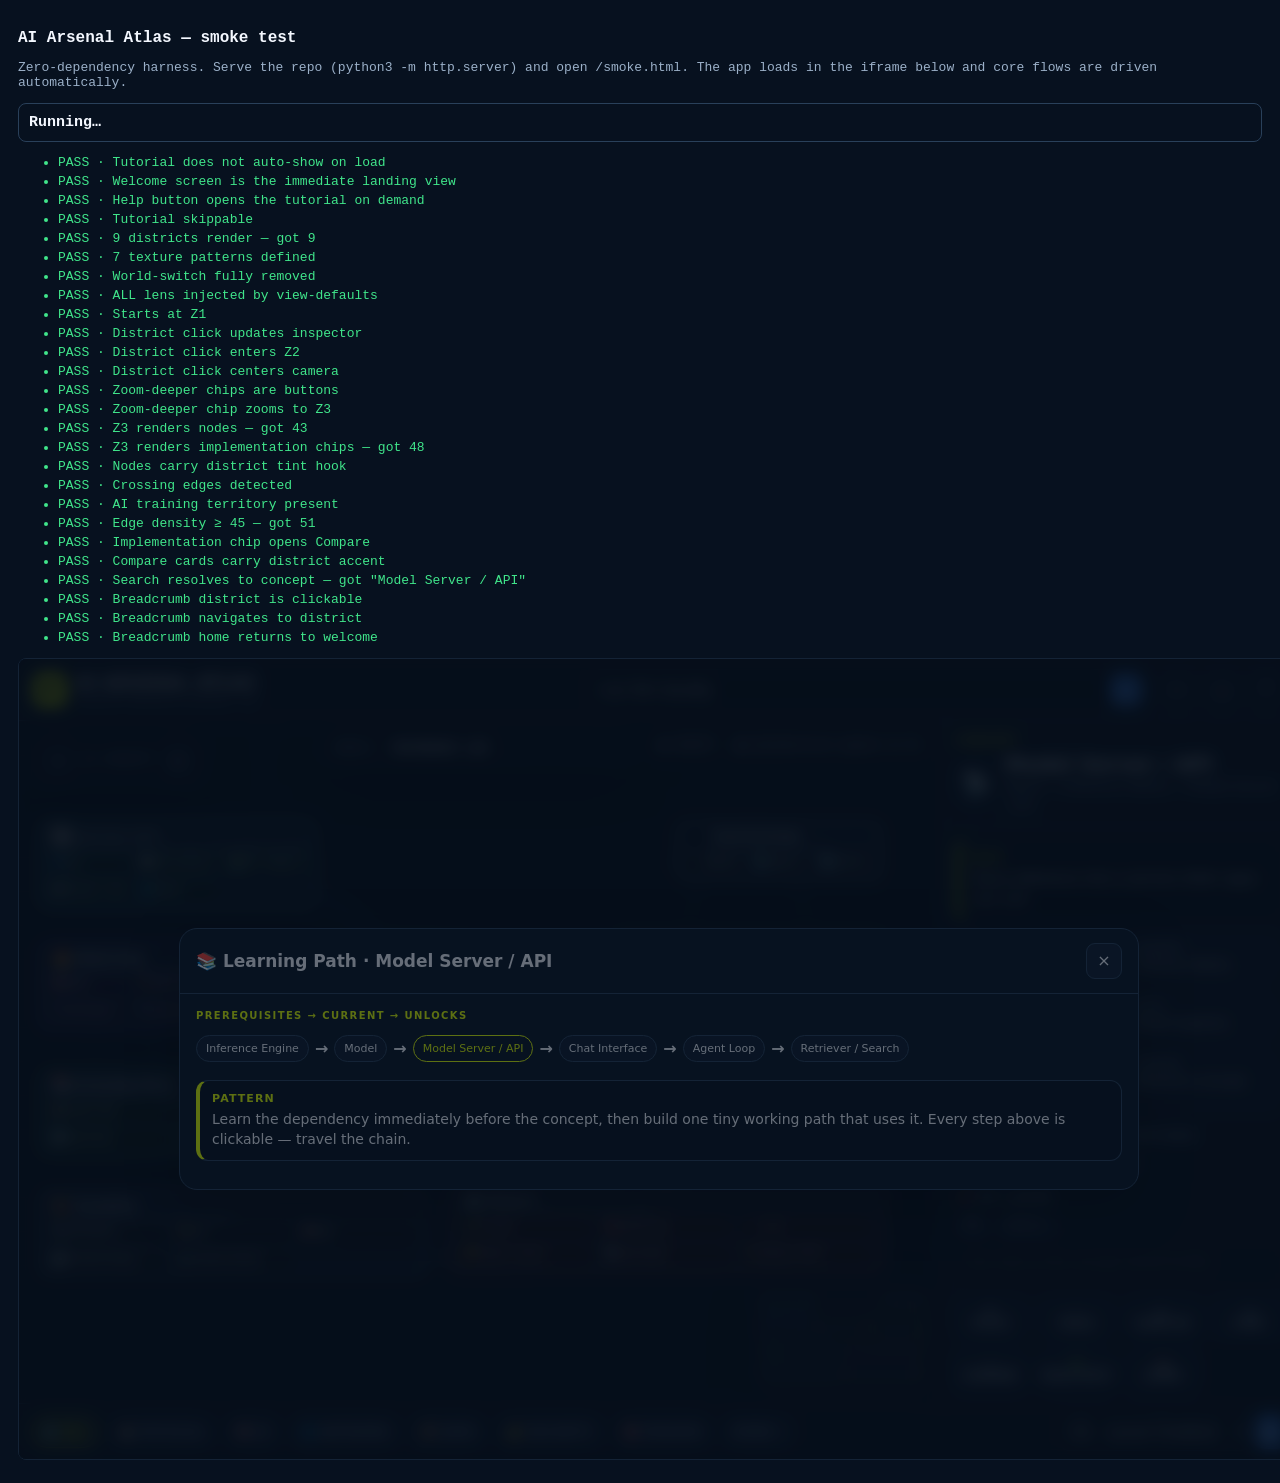
==== commit a1362aba: "Reclaim wasted mobile map space with an aspect-aware full-bleed crop - Add syncAspect(): measures ho" ====
--- a/smoke.html
+++ b/smoke.html
@@ -352,6 +352,20 @@
     frame.style.width = '1280px';
     await sleep(200);
 
+    // Mobile dead-space fix: map switches to a full-bleed slice only where letterboxing would be severe
+    report('Desktop width keeps the letterboxed fit (no crop)', d.getElementById('worldSvg').getAttribute('preserveAspectRatio') === 'xMidYMid meet');
+    frame.style.width = '375px';
+    w.dispatchEvent(new w.Event('resize')); // frame.style.width alone doesn't reliably forward a resize event into the iframe
+    await sleep(300);
+    report('Portrait width switches to full-bleed slice', d.getElementById('worldSvg').getAttribute('preserveAspectRatio') === 'xMidYMid slice');
+    // Note: the minimap-vs-inspector-peek clearance itself (bottom:86px in the ≤900px tier) is verified
+    // by direct real-browser measurement, not here — this iframe's simulated resize doesn't recompute
+    // the inspector's CSS transform the way a genuine viewport resize does, so that pixel geometry isn't
+    // faithfully testable through this harness.
+    report('Minimap re-appears at phone width', getComputedStyle(d.querySelector('.minimap')).display !== 'none');
+    frame.style.width = '1280px';
+    await sleep(300);
+
     report('No JS errors during run', errors.length === 0, errors.join('; '));
   } catch (e) {
     report('Harness completed without exception', false, e.message);
